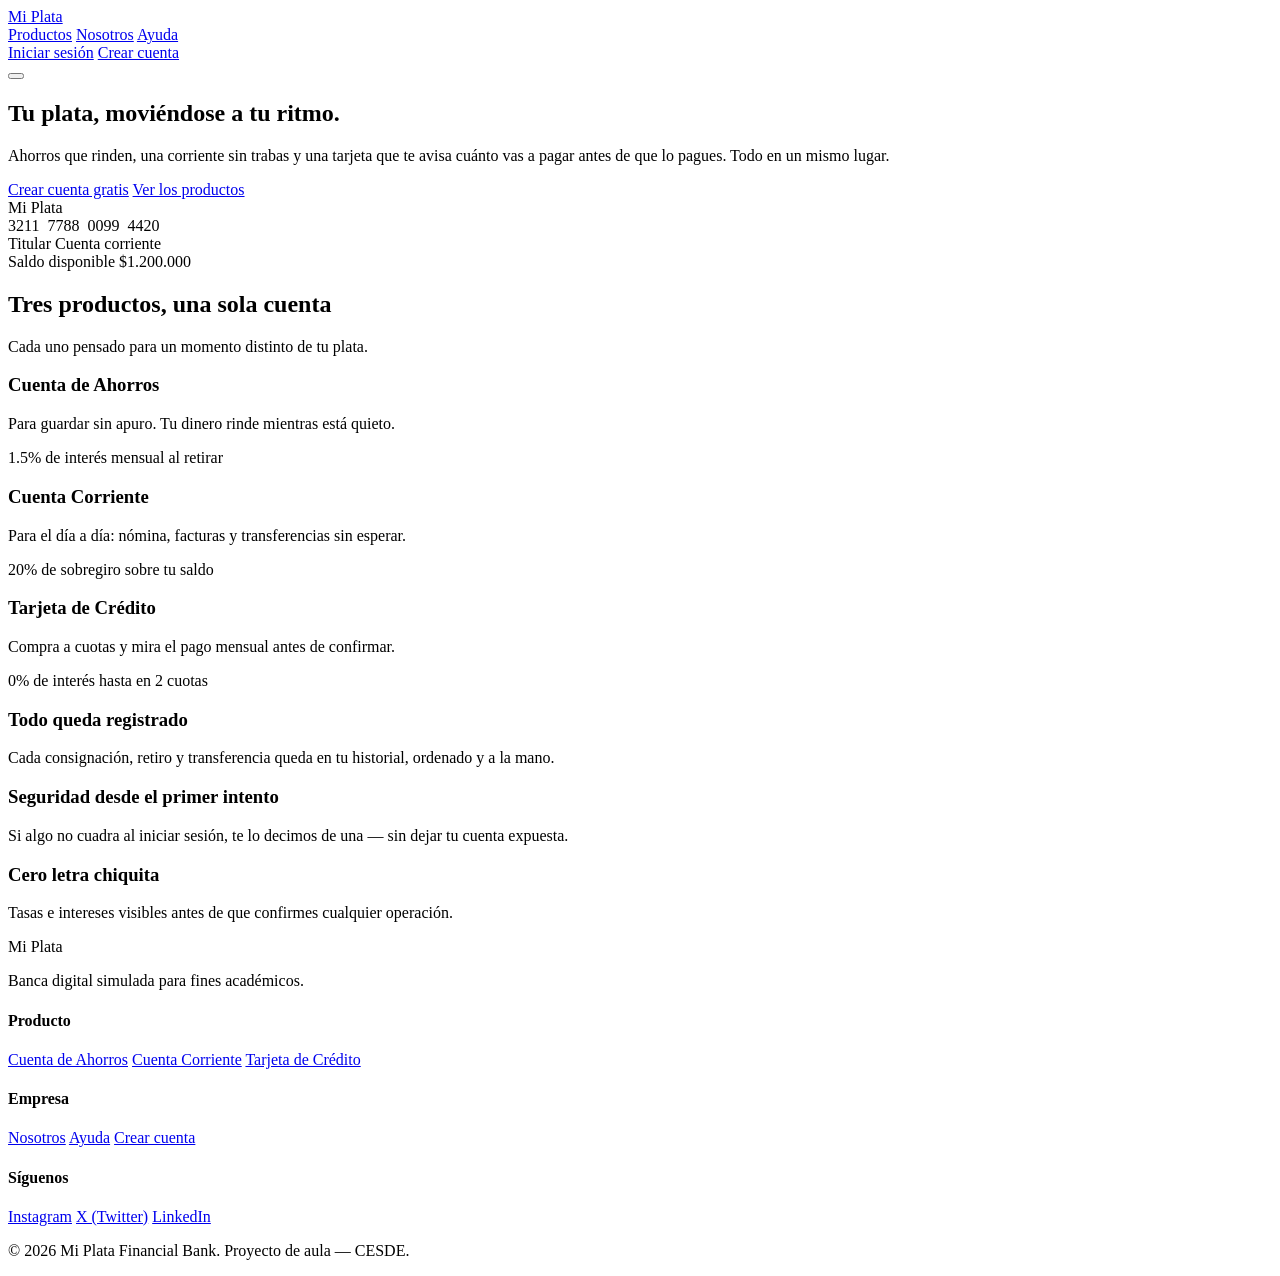
==== index.html @ 65692cde "Termine HTML" ====
<!DOCTYPE html>
<html lang="es">

<head>
    <meta charset="UTF-8">
    <meta name="viewport" content="width=device-width, initial-scale=1.0">
    <title>Mi Plata | Banca simple, sin fricción</title>
    <link rel="preconnect" href="https://fonts.googleapis.com">
    <link rel="preconnect" href="https://fonts.gstatic.com" crossorigin>
    <link href="https://fonts.googleapis.com/css2?family=Manrope:wght@400;500;600;700;800&display=swap"
        rel="stylesheet">
    <link rel="stylesheet" href="Style.css">
</head>

<body>

    <header class="site-header">
        <div class="wrap header-inner">
            <a href="#" class="logo">Mi Plata</a>

            <nav class="main-nav" id="main-nav">
                <a href="#productos">Productos</a>
                <a href="#nosotros">Nosotros</a>
                <a href="#contacto">Ayuda</a>
            </nav>

            <div class="header-actions">
                <a href="login.html" class="btn btn-ghost">Iniciar sesión</a>
                <a href="registro.html" class="btn btn-primary">Crear cuenta</a>
            </div>

            <button class="nav-toggle" id="nav-toggle" aria-label="Abrir menú" aria-expanded="false">
                <span></span><span></span><span></span>
            </button>
        </div>
    </header>

    <main>

        <section class="hero">
            <div class="wrap hero-inner">
                <div class="hero-copy">
                    <h1>Tu plata, moviéndose a tu ritmo.</h1>
                    <p class="hero-sub">Ahorros que rinden, una corriente sin trabas y una tarjeta que te avisa cuánto
                        vas a pagar antes de que lo pagues. Todo en un mismo lugar.</p>
                    <div class="hero-cta">
                        <a href="registro.html" class="btn btn-primary btn-lg">Crear cuenta gratis</a>
                        <a href="#productos" class="link-quiet">Ver los productos</a>
                    </div>
                </div>

                <div class="hero-visual" aria-hidden="true">
                    <div class="bank-card card-back"></div>
                    <div class="bank-card card-front">
                        <div class="card-top">
                            <span class="card-chip"></span>
                            <span class="card-brand">Mi Plata</span>
                        </div>
                        <div class="card-number">3211&nbsp;&nbsp;7788&nbsp;&nbsp;0099&nbsp;&nbsp;4420</div>
                        <div class="card-bottom">
                            <div>
                                <span class="card-label">Titular</span>
                                <span class="card-value">Cuenta corriente</span>
                            </div>
                            <div>
                                <span class="card-label">Saldo disponible</span>
                                <span class="card-value">$1.200.000</span>
                            </div>
                        </div>
                    </div>
                </div>
            </div>
        </section>

        <section class="productos" id="productos">
            <div class="wrap">
                <h2>Tres productos, una sola cuenta</h2>
                <p class="section-sub">Cada uno pensado para un momento distinto de tu plata.</p>

                <div class="product-grid">
                    <article class="product-card">
                        <h3>Cuenta de Ahorros</h3>
                        <p>Para guardar sin apuro. Tu dinero rinde mientras está quieto.</p>
                        <div class="product-stat">
                            <span class="stat-num">1.5%</span>
                            <span class="stat-label">de interés mensual al retirar</span>
                        </div>
                    </article>

                    <article class="product-card product-card-accent">
                        <h3>Cuenta Corriente</h3>
                        <p>Para el día a día: nómina, facturas y transferencias sin esperar.</p>
                        <div class="product-stat">
                            <span class="stat-num">20%</span>
                            <span class="stat-label">de sobregiro sobre tu saldo</span>
                        </div>
                    </article>

                    <article class="product-card">
                        <h3>Tarjeta de Crédito</h3>
                        <p>Compra a cuotas y mira el pago mensual antes de confirmar.</p>
                        <div class="product-stat">
                            <span class="stat-num">0%</span>
                            <span class="stat-label">de interés hasta en 2 cuotas</span>
                        </div>
                    </article>
                </div>
            </div>
        </section>

        <section class="features" id="nosotros">
            <div class="wrap features-inner">
                <div class="feature">
                    <h3>Todo queda registrado</h3>
                    <p>Cada consignación, retiro y transferencia queda en tu historial, ordenado y a la mano.</p>
                </div>
                <div class="feature">
                    <h3>Seguridad desde el primer intento</h3>
                    <p>Si algo no cuadra al iniciar sesión, te lo decimos de una — sin dejar tu cuenta expuesta.</p>
                </div>
                <div class="feature">
                    <h3>Cero letra chiquita</h3>
                    <p>Tasas e intereses visibles antes de que confirmes cualquier operación.</p>
                </div>
            </div>
        </section>

    </main>

    <footer class="site-footer" id="contacto">
        <div class="wrap footer-inner">
            <div class="footer-brand">
                <span class="logo logo-light">Mi Plata</span>
                <p>Banca digital simulada para fines académicos.</p>
            </div>

            <div class="footer-col">
                <h4>Producto</h4>
                <a href="#productos">Cuenta de Ahorros</a>
                <a href="#productos">Cuenta Corriente</a>
                <a href="#productos">Tarjeta de Crédito</a>
            </div>

            <div class="footer-col">
                <h4>Empresa</h4>
                <a href="#nosotros">Nosotros</a>
                <a href="#contacto">Ayuda</a>
                <a href="#registro">Crear cuenta</a>
            </div>

            <div class="footer-col">
                <h4>Síguenos</h4>
                <a href="#">Instagram</a>
                <a href="#">X (Twitter)</a>
                <a href="#">LinkedIn</a>
            </div>
        </div>
        <div class="wrap footer-bottom">
            <p>© 2026 Mi Plata Financial Bank. Proyecto de aula — CESDE.</p>
        </div>
    </footer>

    <script>
        const toggle = document.getElementById('nav-toggle');
        const nav = document.getElementById('main-nav');
        toggle.addEventListener('click', () => {
            const isOpen = nav.classList.toggle('is-open');
            toggle.setAttribute('aria-expanded', isOpen);
        });
    </script>

</body>

</html>
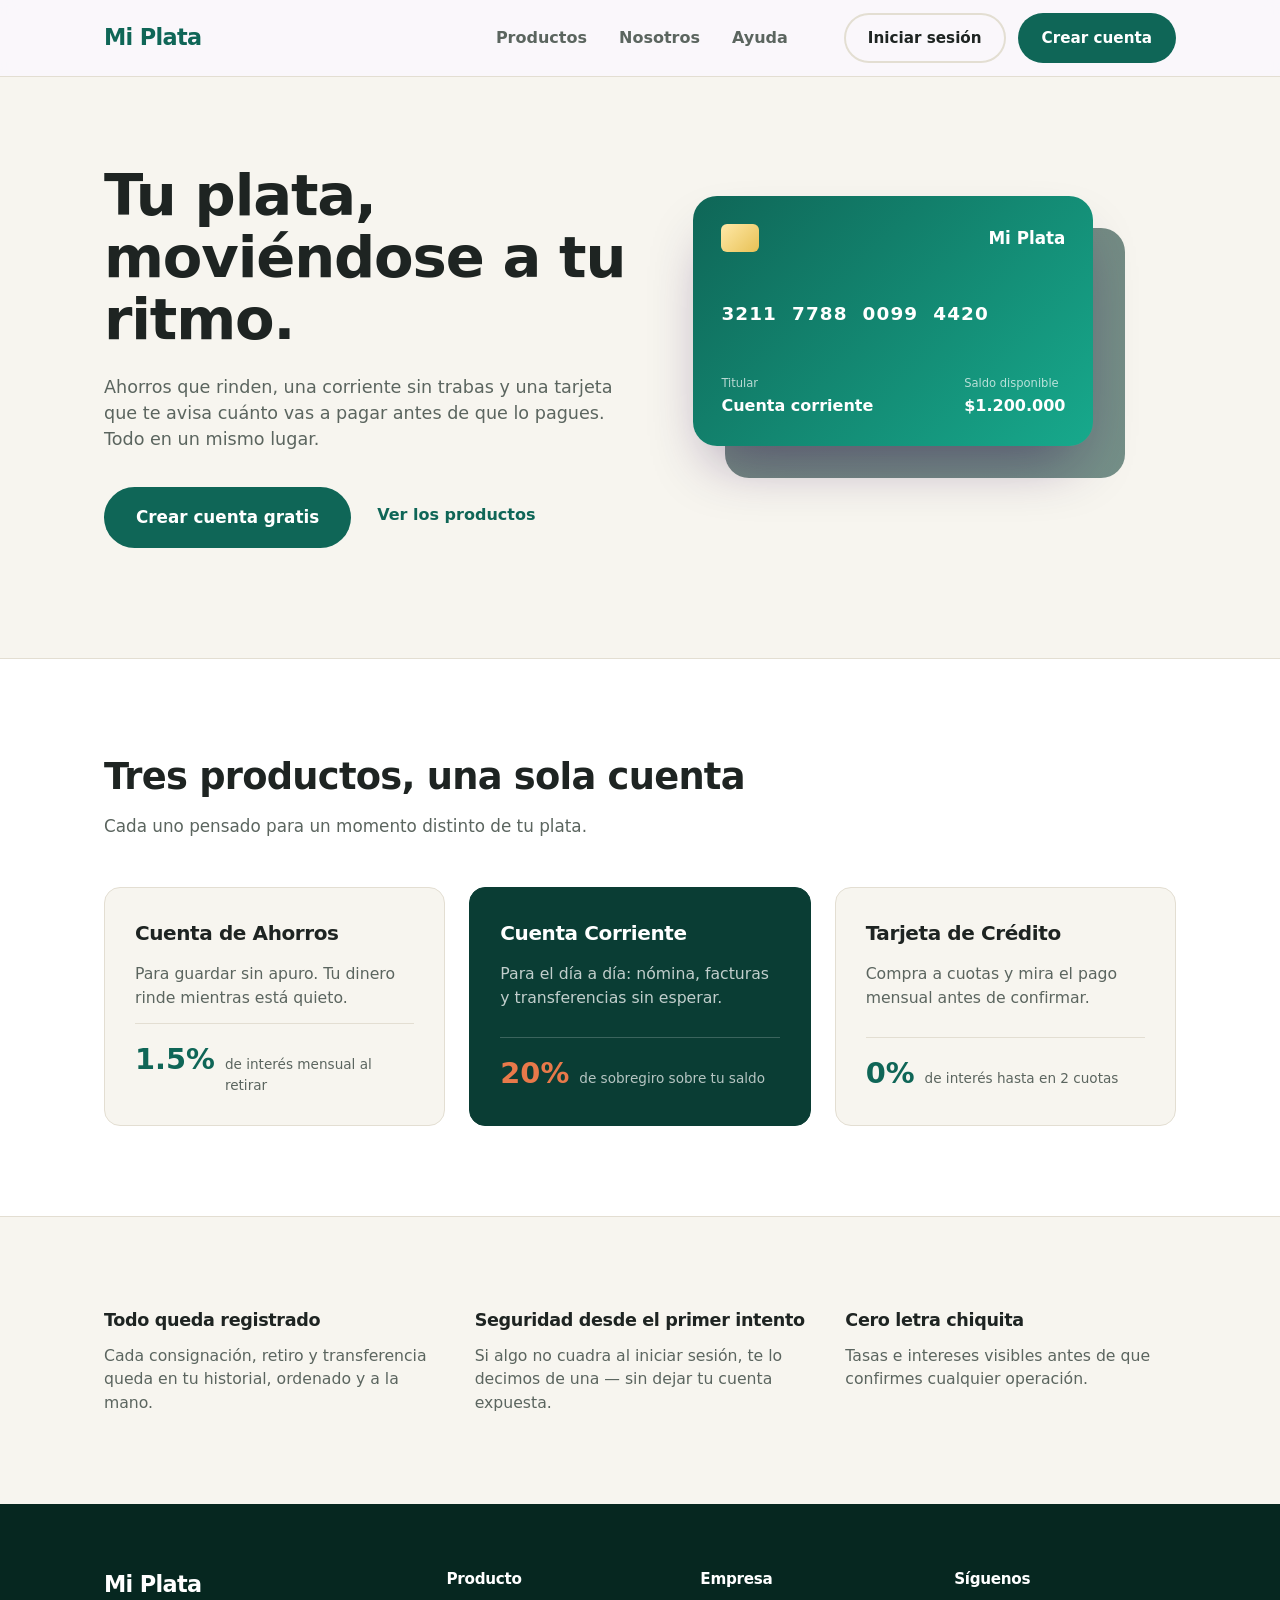
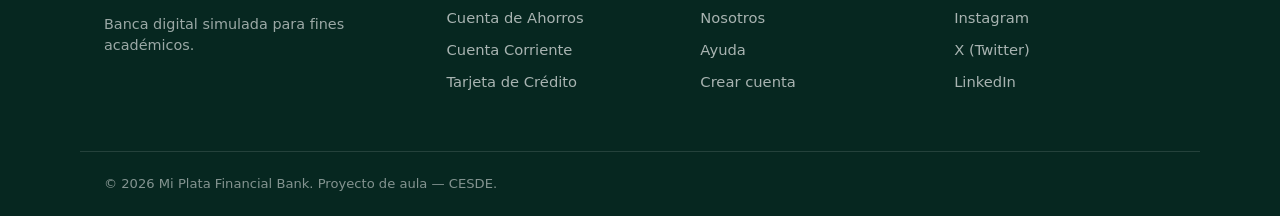
==== commit 22074801: "Termine el CSS" ====
--- a/index.html
+++ b/index.html
@@ -9,7 +9,7 @@
     <link rel="preconnect" href="https://fonts.gstatic.com" crossorigin>
     <link href="https://fonts.googleapis.com/css2?family=Manrope:wght@400;500;600;700;800&display=swap"
         rel="stylesheet">
-    <link rel="stylesheet" href="Style.css">
+    <link rel="stylesheet" href="css/index.css">
 </head>
 
 <body>
--- a/css/index.css
+++ b/css/index.css
@@ -0,0 +1,424 @@
+/* ===== Tokens ===== */
+:root {
+    --primary: #0F6657;
+    --primary-dark: #0A3D34;
+    --primary-deeper: #062720;
+    --accent: #E8794A;
+    --bg: #F7F5EF;
+    --surface: #FFFFFF;
+    --ink: #1E2422;
+    --ink-soft: #5B655F;
+    --line: #E3DED2;
+
+    --radius-lg: 24px;
+    --radius-md: 16px;
+    --radius-sm: 10px;
+
+    --wrap: 1120px;
+}
+
+* {
+    box-sizing: border-box;
+}
+
+html {
+    scroll-behavior: smooth;
+}
+
+body {
+    margin: 0;
+    font-family: 'Manrope', system-ui, sans-serif;
+    color: var(--ink);
+    background: var(--bg);
+    line-height: 1.5;
+}
+
+img {
+    max-width: 100%;
+    display: block;
+}
+
+a {
+    color: inherit;
+    text-decoration: none;
+}
+
+h1, h2, h3, h4 {
+    margin: 0;
+    font-weight: 800;
+    letter-spacing: -0.02em;
+}
+
+p {
+    margin: 0;
+}
+
+.wrap {
+    max-width: var(--wrap);
+    margin: 0 auto;
+    padding: 0 24px;
+}
+
+:focus-visible {
+    outline: 3px solid var(--accent);
+    outline-offset: 3px;
+}
+
+@media (prefers-reduced-motion: reduce) {
+    html { scroll-behavior: auto; }
+    * { animation: none !important; transition: none !important; }
+}
+
+/* ===== Buttons ===== */
+.btn {
+    display: inline-flex;
+    align-items: center;
+    justify-content: center;
+    padding: 12px 22px;
+    border-radius: 999px;
+    font-weight: 700;
+    font-size: 0.95rem;
+    border: 2px solid transparent;
+    transition: transform 0.15s ease, background 0.15s ease;
+}
+
+.btn-primary {
+    background: var(--primary);
+    color: #fff;
+}
+.btn-primary:hover { background: #0C4F44; }
+
+.btn-ghost {
+    border-color: var(--line);
+    color: var(--ink);
+}
+.btn-ghost:hover { border-color: var(--primary); color: var(--primary); }
+
+.btn-lg {
+    padding: 16px 30px;
+    font-size: 1.05rem;
+}
+
+.link-quiet {
+    font-weight: 600;
+    color: var(--primary);
+    padding-bottom: 2px;
+    border-bottom: 2px solid transparent;
+}
+.link-quiet:hover { border-bottom-color: var(--primary); }
+
+/* ===== Header ===== */
+.site-header {
+    position: sticky;
+    top: 0;
+    z-index: 50;
+    background: rgba(250, 248, 252, 0.9);
+    backdrop-filter: blur(8px);
+    border-bottom: 1px solid var(--line);
+}
+
+.header-inner {
+    display: flex;
+    align-items: center;
+    justify-content: space-between;
+    height: 76px;
+    gap: 24px;
+}
+
+.logo {
+    font-size: 1.4rem;
+    font-weight: 800;
+    color: var(--primary);
+    letter-spacing: -0.03em;
+}
+
+.logo-light { color: #fff; }
+
+.main-nav {
+    display: flex;
+    gap: 32px;
+    margin-left: auto;
+    margin-right: 32px;
+}
+
+.main-nav a {
+    font-weight: 600;
+    color: var(--ink-soft);
+}
+.main-nav a:hover { color: var(--primary); }
+
+.header-actions {
+    display: flex;
+    gap: 12px;
+    align-items: center;
+}
+
+.nav-toggle {
+    display: none;
+    flex-direction: column;
+    justify-content: center;
+    gap: 5px;
+    width: 40px;
+    height: 40px;
+    border: none;
+    background: transparent;
+    cursor: pointer;
+}
+.nav-toggle span {
+    display: block;
+    height: 2px;
+    width: 100%;
+    background: var(--ink);
+}
+
+/* ===== Hero ===== */
+.hero {
+    padding: 88px 0 110px;
+    overflow: hidden;
+}
+
+.hero-inner {
+    display: grid;
+    grid-template-columns: 1.05fr 0.95fr;
+    gap: 56px;
+    align-items: center;
+}
+
+.hero-copy h1 {
+    font-size: clamp(2.4rem, 4.5vw, 3.6rem);
+    line-height: 1.08;
+}
+
+.hero-sub {
+    margin-top: 22px;
+    font-size: 1.1rem;
+    color: var(--ink-soft);
+    max-width: 46ch;
+}
+
+.hero-cta {
+    margin-top: 34px;
+    display: flex;
+    align-items: center;
+    gap: 26px;
+    flex-wrap: wrap;
+}
+
+.hero-visual {
+    position: relative;
+    height: 320px;
+}
+
+.bank-card {
+    position: absolute;
+    width: 100%;
+    max-width: 400px;
+    aspect-ratio: 16 / 10;
+    border-radius: var(--radius-lg);
+}
+
+.card-back {
+    background: linear-gradient(135deg, var(--primary-deeper), var(--primary-dark));
+    top: 32px;
+    left: 32px;
+    opacity: 0.55;
+}
+
+.card-front {
+    background: linear-gradient(135deg, var(--primary), #17A98C);
+    color: #fff;
+    padding: 28px;
+    display: flex;
+    flex-direction: column;
+    justify-content: space-between;
+    box-shadow: 0 30px 60px -20px rgba(46, 10, 79, 0.45);
+}
+
+.card-top {
+    display: flex;
+    align-items: center;
+    justify-content: space-between;
+}
+
+.card-chip {
+    width: 38px;
+    height: 28px;
+    border-radius: 6px;
+    background: linear-gradient(135deg, #FFE9A8, #E8C155);
+}
+
+.card-brand {
+    font-weight: 700;
+    font-size: 1.05rem;
+}
+
+.card-number {
+    font-size: 1.15rem;
+    letter-spacing: 0.06em;
+    font-weight: 600;
+}
+
+.card-bottom {
+    display: flex;
+    justify-content: space-between;
+    gap: 20px;
+}
+
+.card-label {
+    display: block;
+    font-size: 0.72rem;
+    color: rgba(255, 255, 255, 0.7);
+}
+
+.card-value {
+    display: block;
+    font-weight: 700;
+    margin-top: 2px;
+}
+
+/* ===== Productos ===== */
+.productos {
+    padding: 90px 0;
+    background: var(--surface);
+    border-top: 1px solid var(--line);
+    border-bottom: 1px solid var(--line);
+}
+
+.productos h2 { font-size: clamp(1.8rem, 3vw, 2.3rem); }
+
+.section-sub {
+    margin-top: 10px;
+    color: var(--ink-soft);
+    font-size: 1.05rem;
+}
+
+.product-grid {
+    margin-top: 48px;
+    display: grid;
+    grid-template-columns: repeat(3, 1fr);
+    gap: 24px;
+}
+
+.product-card {
+    background: var(--bg);
+    border: 1px solid var(--line);
+    border-radius: var(--radius-md);
+    padding: 30px;
+    display: flex;
+    flex-direction: column;
+    gap: 14px;
+}
+
+.product-card h3 { font-size: 1.25rem; }
+.product-card p { color: var(--ink-soft); font-size: 0.98rem; }
+
+.product-card-accent {
+    background: var(--primary-dark);
+    border-color: var(--primary-dark);
+    color: #fff;
+}
+.product-card-accent p { color: rgba(255, 255, 255, 0.75); }
+
+.product-stat {
+    margin-top: auto;
+    padding-top: 14px;
+    border-top: 1px solid var(--line);
+    display: flex;
+    align-items: baseline;
+    gap: 10px;
+}
+.product-card-accent .product-stat { border-top-color: rgba(255, 255, 255, 0.2); }
+
+.stat-num {
+    font-size: 1.8rem;
+    font-weight: 800;
+    color: var(--primary);
+}
+.product-card-accent .stat-num { color: var(--accent); }
+
+.stat-label { font-size: 0.85rem; color: var(--ink-soft); }
+.product-card-accent .stat-label { color: rgba(255, 255, 255, 0.7); }
+
+/* ===== Features ===== */
+.features { padding: 90px 0; }
+
+.features-inner {
+    display: grid;
+    grid-template-columns: repeat(3, 1fr);
+    gap: 40px;
+}
+
+.feature h3 { font-size: 1.1rem; margin-bottom: 10px; }
+.feature p { color: var(--ink-soft); font-size: 0.98rem; }
+
+/* ===== Footer ===== */
+.site-footer {
+    background: var(--primary-deeper);
+    color: rgba(255, 255, 255, 0.85);
+    padding-top: 64px;
+}
+
+.footer-inner {
+    display: grid;
+    grid-template-columns: 1.4fr 1fr 1fr 1fr;
+    gap: 32px;
+    padding-bottom: 48px;
+    border-bottom: 1px solid rgba(255, 255, 255, 0.12);
+}
+
+.footer-brand p {
+    margin-top: 12px;
+    color: rgba(255, 255, 255, 0.6);
+    font-size: 0.9rem;
+    max-width: 28ch;
+}
+
+.footer-col h4 {
+    font-size: 0.95rem;
+    margin-bottom: 16px;
+    color: #fff;
+}
+
+.footer-col a {
+    display: block;
+    color: rgba(255, 255, 255, 0.65);
+    font-size: 0.92rem;
+    margin-bottom: 10px;
+}
+.footer-col a:hover { color: var(--accent); }
+
+.footer-bottom {
+    padding: 22px 24px;
+    font-size: 0.82rem;
+    color: rgba(255, 255, 255, 0.5);
+}
+
+/* ===== Responsive ===== */
+@media (max-width: 900px) {
+    .hero-inner { grid-template-columns: 1fr; }
+    .hero-visual { height: 240px; order: -1; }
+    .bank-card { max-width: 340px; }
+    .product-grid { grid-template-columns: 1fr; }
+    .features-inner { grid-template-columns: 1fr; gap: 32px; }
+    .footer-inner { grid-template-columns: 1fr 1fr; }
+}
+
+@media (max-width: 700px) {
+    .main-nav {
+        position: absolute;
+        top: 76px;
+        left: 0;
+        right: 0;
+        background: var(--surface);
+        border-bottom: 1px solid var(--line);
+        flex-direction: column;
+        gap: 0;
+        display: none;
+        padding: 8px 24px 16px;
+    }
+    .main-nav.is-open { display: flex; }
+    .main-nav a { padding: 12px 0; border-bottom: 1px solid var(--line); }
+    .nav-toggle { display: flex; }
+    .header-actions .btn-ghost { display: none; }
+    .footer-inner { grid-template-columns: 1fr; }
+}
